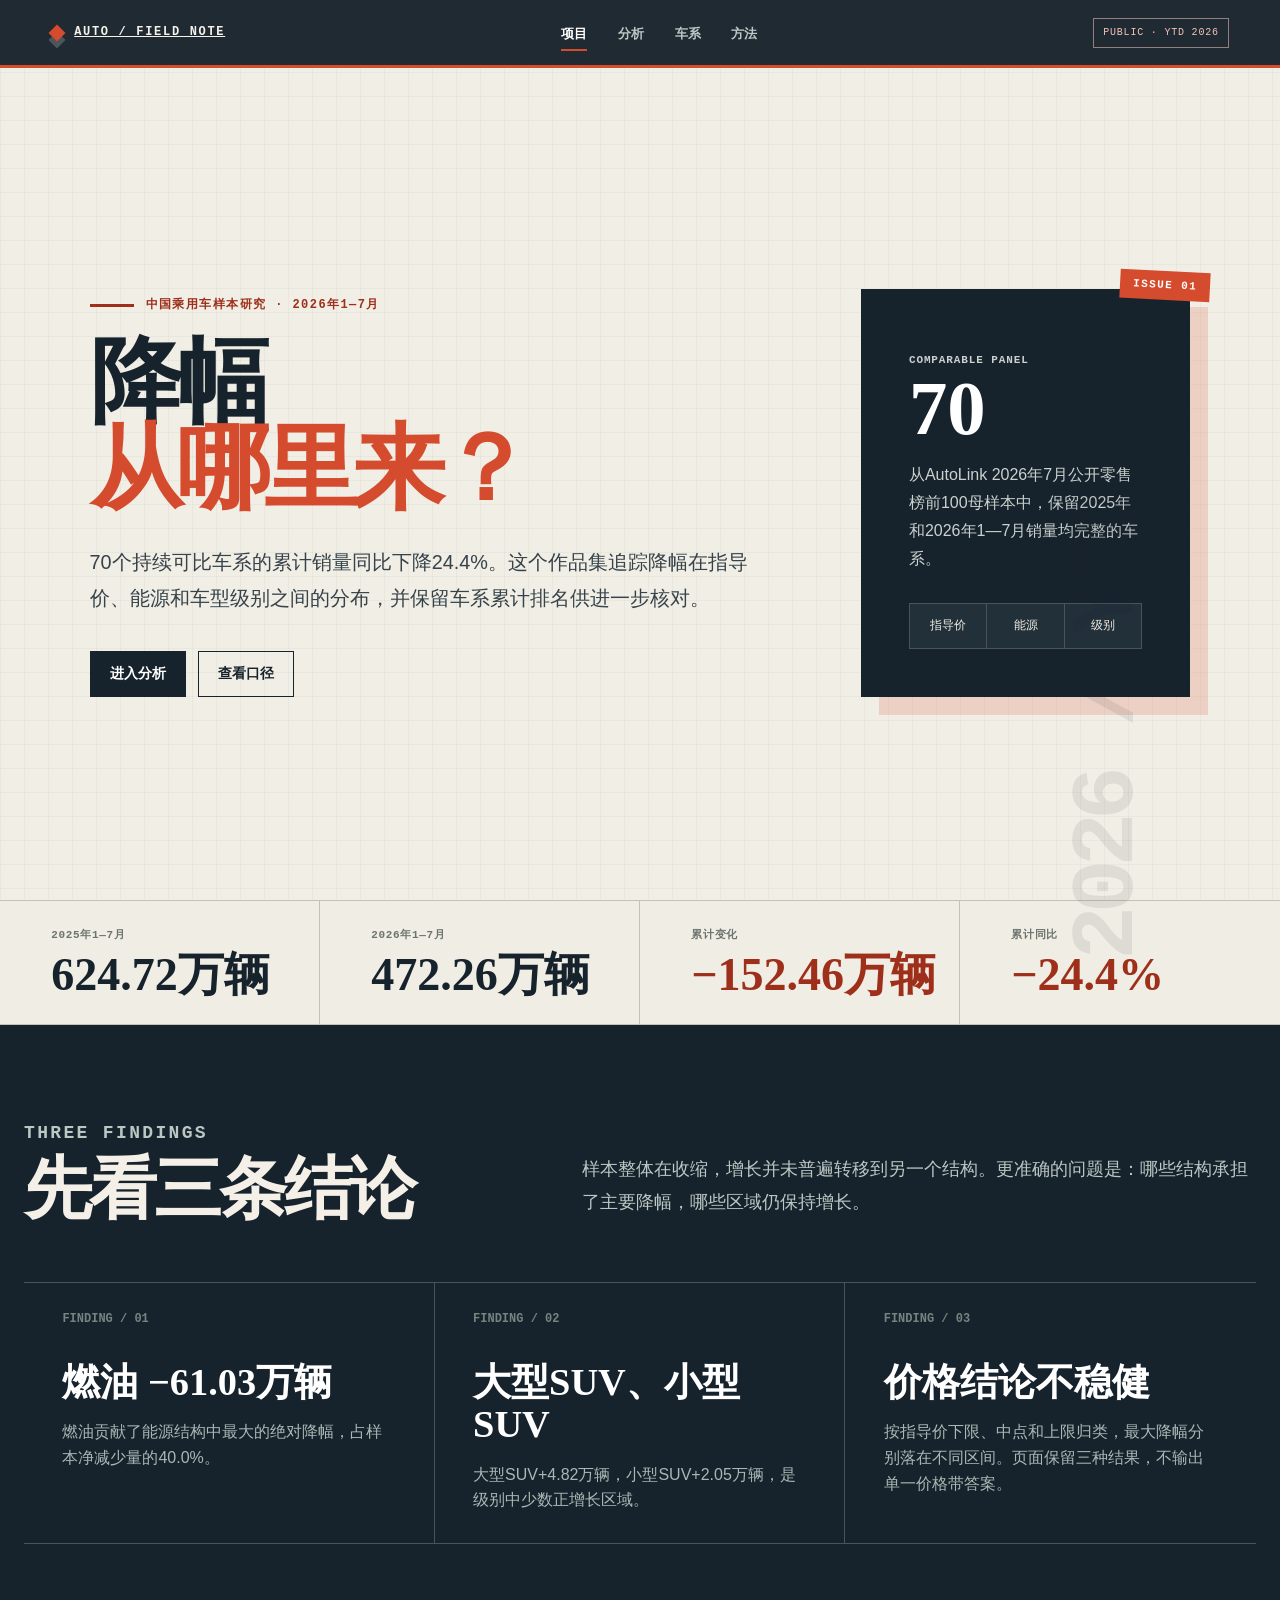
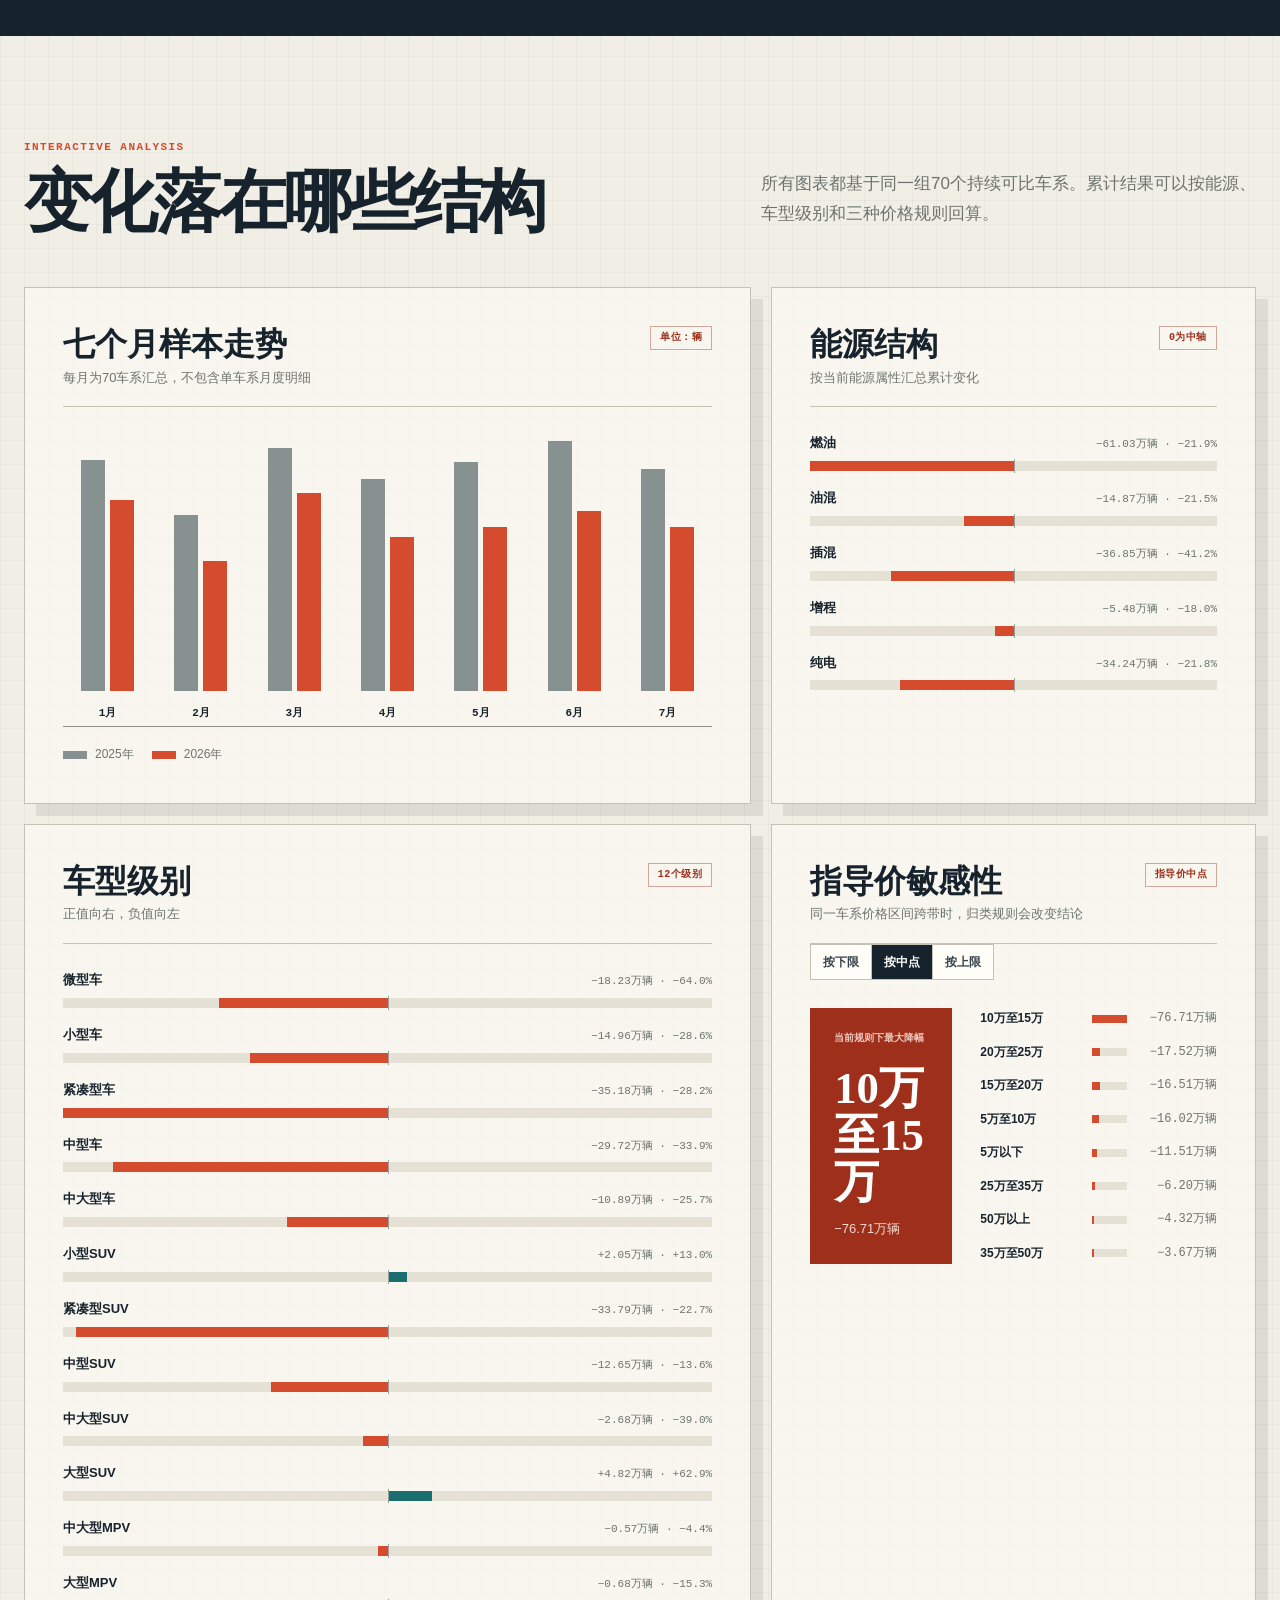
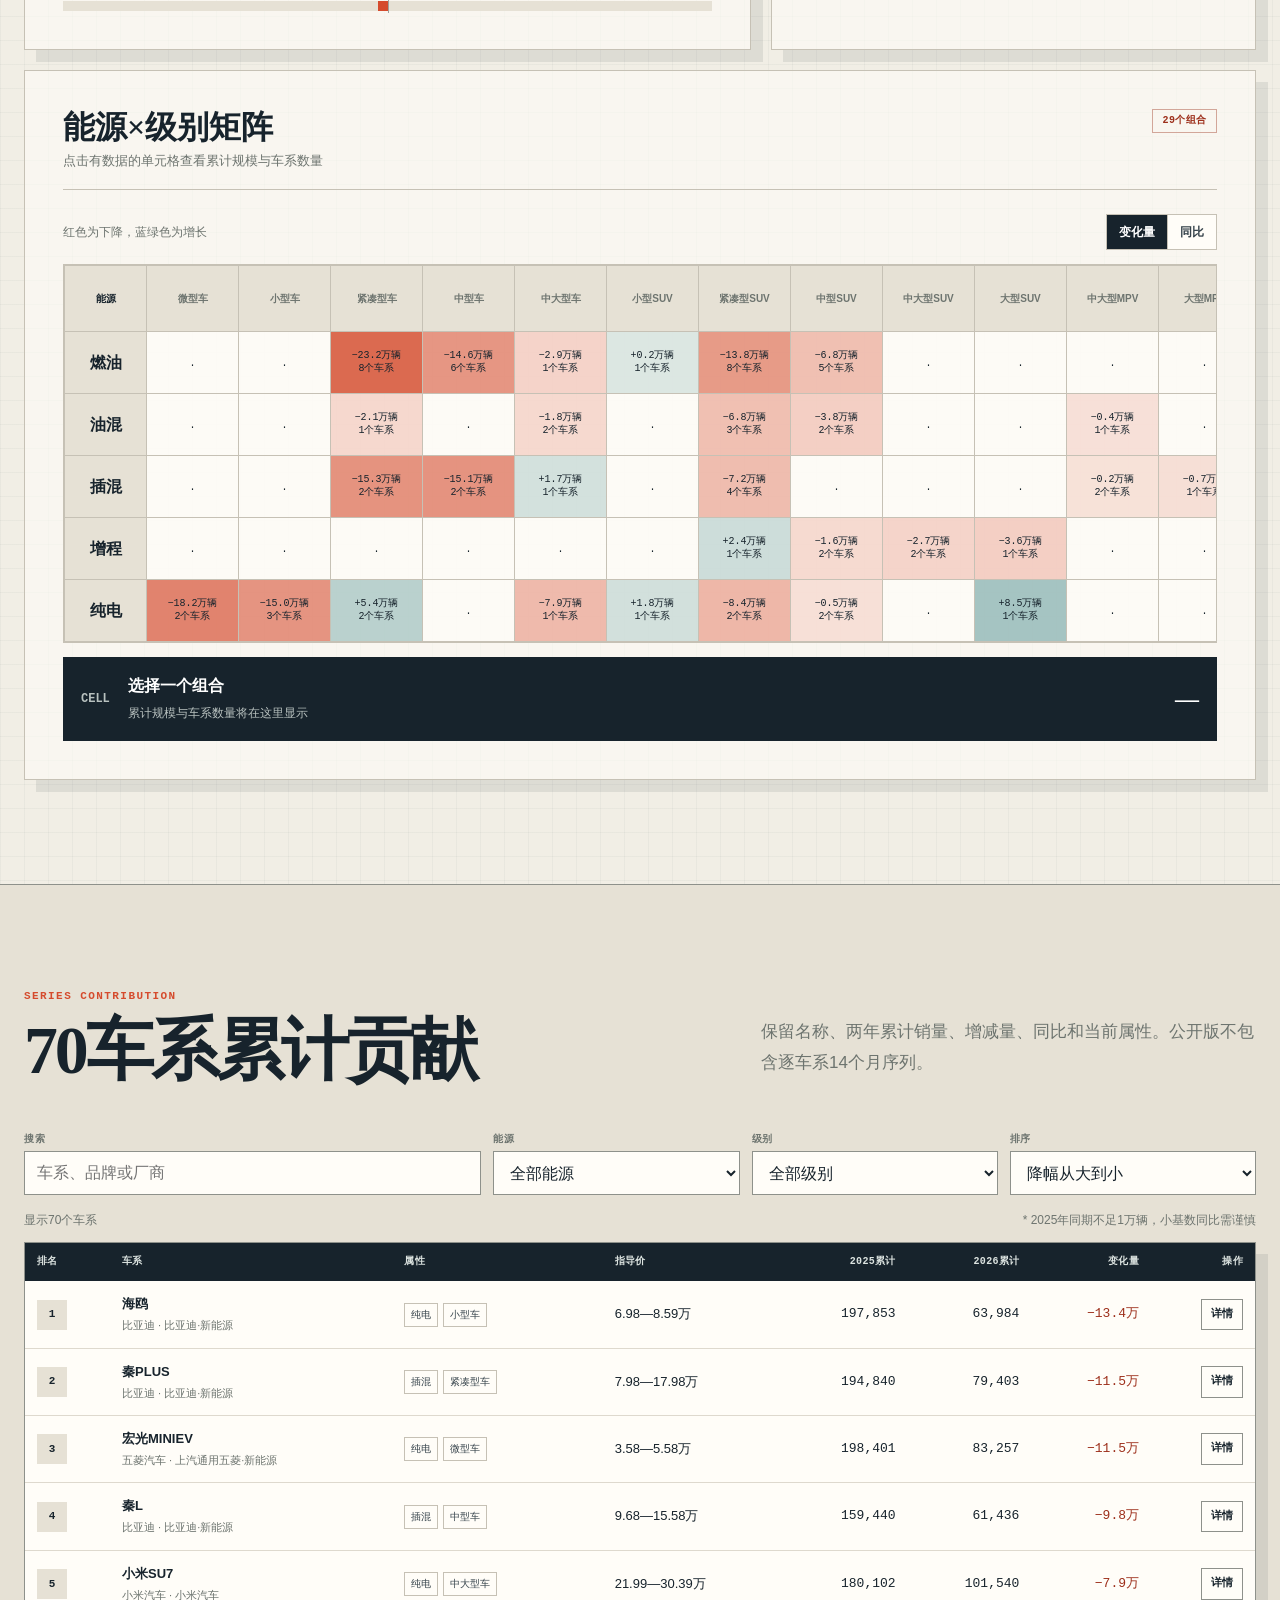
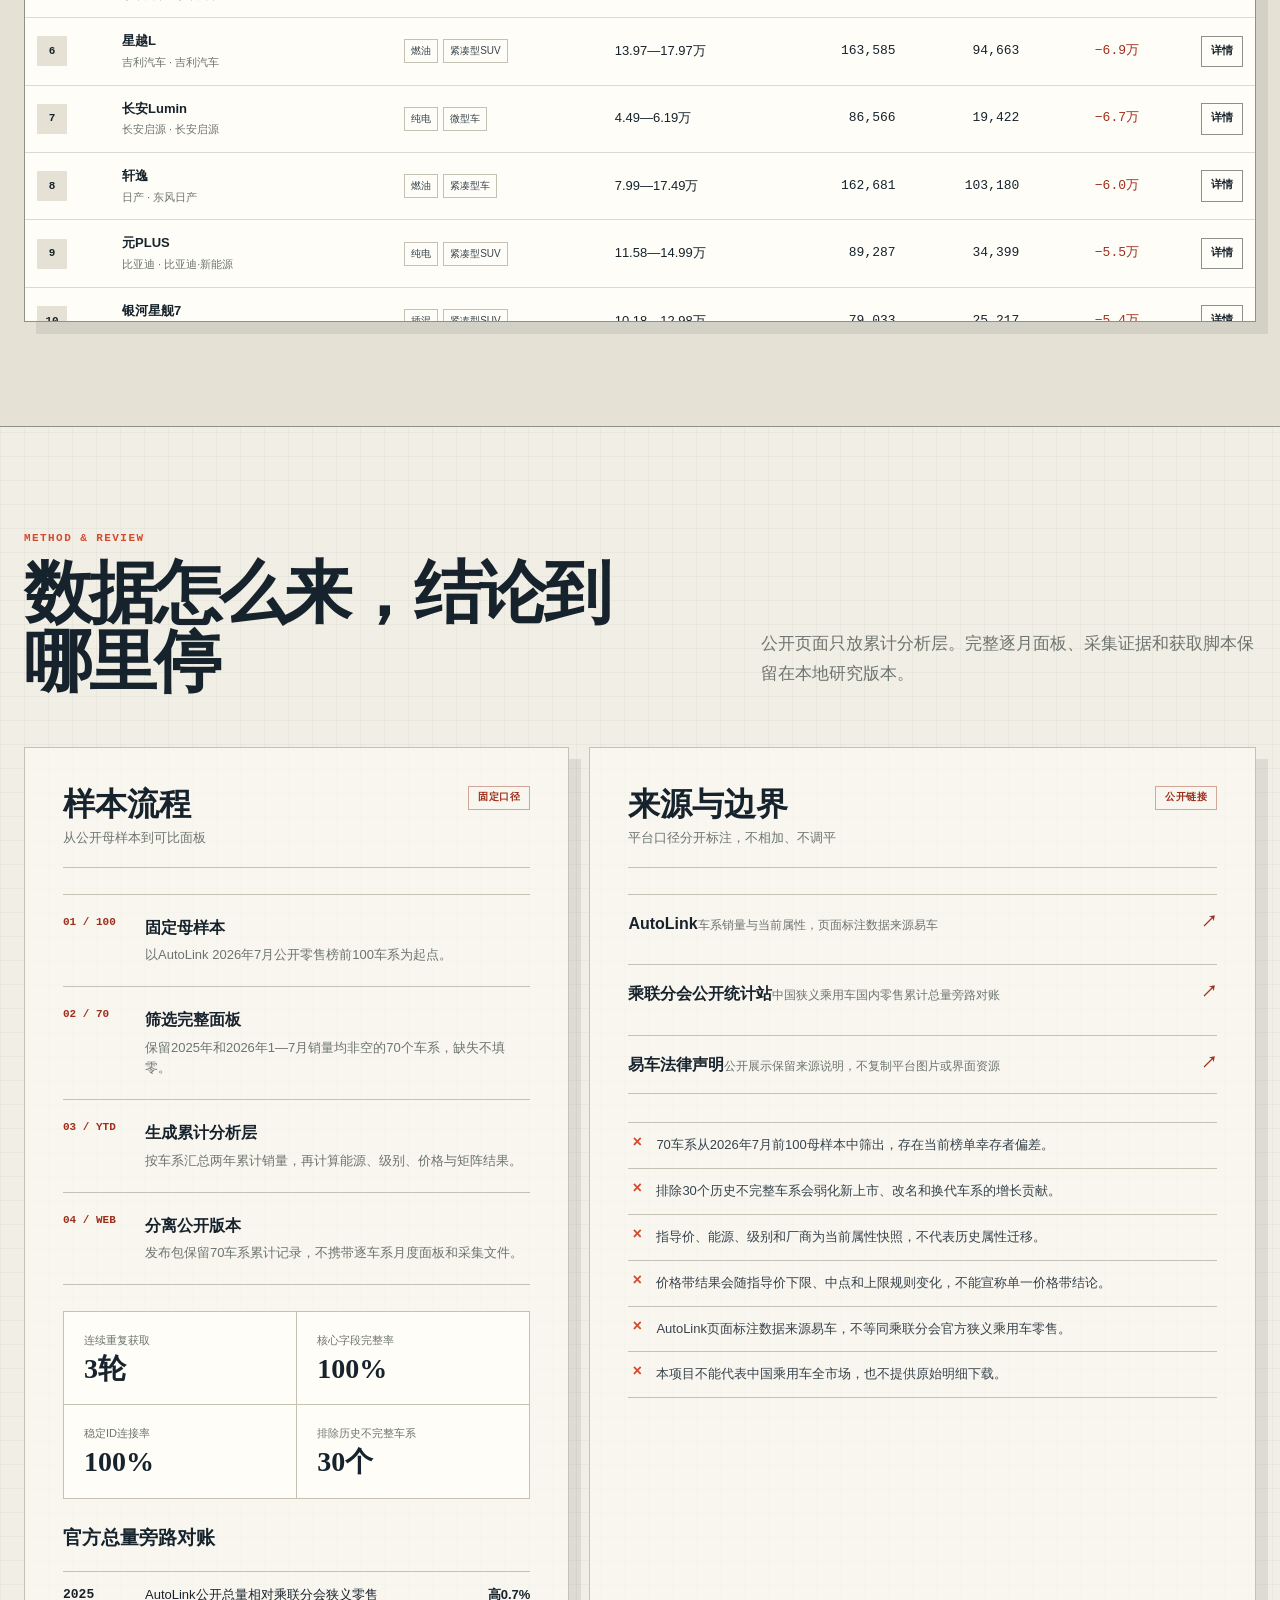
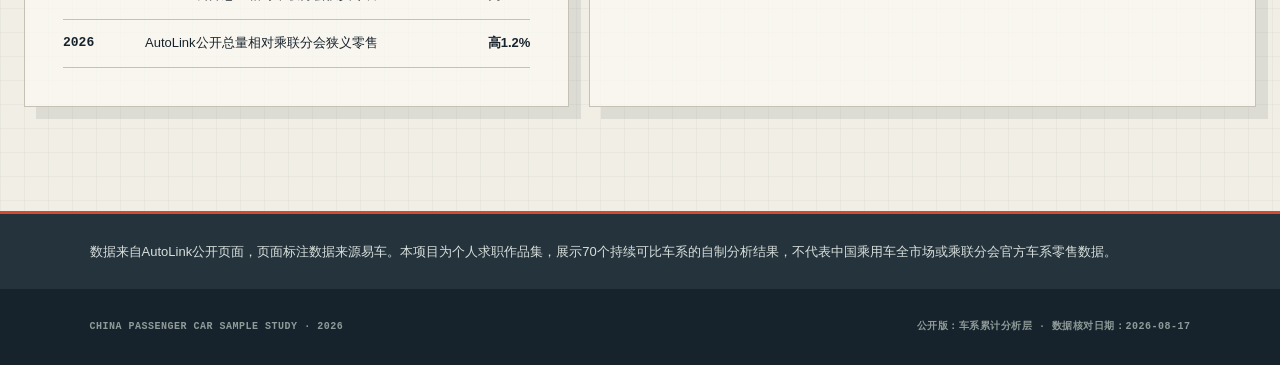
==== index.html @ decd703a "Initial public dashboard" ====
<!doctype html>
<html lang="zh-CN">
<head>
  <meta charset="utf-8">
  <meta name="viewport" content="width=device-width, initial-scale=1">
  <meta name="description" content="70个持续可比车系的2026年1—7月累计同比分析，观察价格、能源与车型级别中的销量变化。">
  <meta name="theme-color" content="#17232c">
  <meta property="og:type" content="website">
  <meta property="og:title" content="降幅从哪里来？｜中国乘用车样本分析">
  <meta property="og:description" content="70个持续可比车系的价格、能源与级别变化">
  <title>降幅从哪里来？｜中国乘用车样本分析</title>
  <link rel="stylesheet" href="./styles.css">
</head>
<body>
  <a class="skip-link" href="#main">跳到主要内容</a>

  <header class="site-header">
    <a class="brand" href="#story" aria-label="返回项目首页">
      <span class="brand-mark" aria-hidden="true"></span>
      <span>AUTO / FIELD NOTE</span>
    </a>
    <nav class="site-nav" aria-label="主导航">
      <a class="active" href="#story">项目</a>
      <a href="#analysis">分析</a>
      <a href="#series">车系</a>
      <a href="#method">方法</a>
    </nav>
    <span class="header-scope">PUBLIC · YTD 2026</span>
  </header>

  <main id="main">
    <section class="hero" id="story">
      <div>
        <p class="eyebrow">中国乘用车样本研究 · 2026年1—7月</p>
        <h1>降幅<span>从哪里来？</span></h1>
        <p class="lede">70个持续可比车系的累计销量同比下降24.4%。这个作品集追踪降幅在指导价、能源和车型级别之间的分布，并保留车系累计排名供进一步核对。</p>
        <div class="hero-actions">
          <a class="button primary" href="#analysis">进入分析</a>
          <a class="button secondary" href="#method">查看口径</a>
        </div>
      </div>
      <aside class="hero-card" aria-label="研究范围">
        <p class="hero-card-label">COMPARABLE PANEL</p>
        <strong>70</strong>
        <p>从AutoLink 2026年7月公开零售榜前100母样本中，保留2025年和2026年1—7月销量均完整的车系。</p>
        <div class="scope-axis" aria-label="分析维度">
          <div>指导价</div>
          <div>能源</div>
          <div>级别</div>
        </div>
      </aside>
    </section>

    <section class="kpi-strip" aria-label="核心指标">
      <div class="kpi">
        <span class="kpi-label">2025年1—7月</span>
        <strong class="kpi-value" id="kpi-2025">—</strong>
      </div>
      <div class="kpi">
        <span class="kpi-label">2026年1—7月</span>
        <strong class="kpi-value" id="kpi-2026">—</strong>
      </div>
      <div class="kpi">
        <span class="kpi-label">累计变化</span>
        <strong class="kpi-value negative" id="kpi-delta">—</strong>
      </div>
      <div class="kpi">
        <span class="kpi-label">累计同比</span>
        <strong class="kpi-value negative" id="kpi-yoy">—</strong>
      </div>
    </section>

    <section class="story-band" aria-labelledby="finding-title">
      <div class="story-inner reveal">
        <div class="story-head">
          <div>
            <p class="section-kicker">Three findings</p>
            <h2 id="finding-title">先看三条结论</h2>
          </div>
          <p>样本整体在收缩，增长并未普遍转移到另一个结构。更准确的问题是：哪些结构承担了主要降幅，哪些区域仍保持增长。</p>
        </div>
        <div class="finding-grid">
          <article class="finding">
            <span class="finding-index">FINDING / 01</span>
            <strong id="finding-energy-value">—</strong>
            <p id="finding-energy-copy">—</p>
          </article>
          <article class="finding">
            <span class="finding-index">FINDING / 02</span>
            <strong id="finding-level-value">—</strong>
            <p id="finding-level-copy">—</p>
          </article>
          <article class="finding">
            <span class="finding-index">FINDING / 03</span>
            <strong>价格结论不稳健</strong>
            <p>按指导价下限、中点和上限归类，最大降幅分别落在不同区间。页面保留三种结果，不输出单一价格带答案。</p>
          </article>
        </div>
      </div>
    </section>

    <section class="section" id="analysis" aria-labelledby="analysis-title">
      <div class="section-head reveal">
        <div>
          <p class="section-kicker">Interactive analysis</p>
          <h2 id="analysis-title">变化落在哪些结构</h2>
        </div>
        <p>所有图表都基于同一组70个持续可比车系。累计结果可以按能源、车型级别和三种价格规则回算。</p>
      </div>

      <div class="analysis-grid">
        <article class="panel reveal">
          <div class="panel-head">
            <div>
              <h3>七个月样本走势</h3>
              <p>每月为70车系汇总，不包含单车系月度明细</p>
            </div>
            <span class="metric-chip">单位：辆</span>
          </div>
          <div class="period-chart" id="period-chart" aria-label="2025年与2026年1至7月样本销量对比图"></div>
          <div class="chart-legend" aria-label="图例">
            <span class="legend-item"><i class="legend-swatch base"></i>2025年</span>
            <span class="legend-item"><i class="legend-swatch current"></i>2026年</span>
          </div>
        </article>

        <article class="panel reveal">
          <div class="panel-head">
            <div>
              <h3>能源结构</h3>
              <p>按当前能源属性汇总累计变化</p>
            </div>
            <span class="metric-chip">0为中轴</span>
          </div>
          <div class="bar-list" id="energy-bars"></div>
        </article>

        <article class="panel reveal">
          <div class="panel-head">
            <div>
              <h3>车型级别</h3>
              <p>正值向右，负值向左</p>
            </div>
            <span class="metric-chip">12个级别</span>
          </div>
          <div class="bar-list" id="level-bars"></div>
        </article>

        <article class="panel reveal">
          <div class="panel-head">
            <div>
              <h3>指导价敏感性</h3>
              <p>同一车系价格区间跨带时，归类规则会改变结论</p>
            </div>
            <span class="metric-chip" id="price-rule-label">指导价中点</span>
          </div>
          <div class="toggle-group" aria-label="价格归类规则">
            <button class="toggle-button" type="button" data-price-rule="lower" aria-pressed="false">按下限</button>
            <button class="toggle-button" type="button" data-price-rule="midpoint" aria-pressed="true">按中点</button>
            <button class="toggle-button" type="button" data-price-rule="upper" aria-pressed="false">按上限</button>
          </div>
          <div class="price-summary">
            <div class="price-callout">
              <small>当前规则下最大降幅</small>
              <strong id="price-callout-band">—</strong>
              <p id="price-callout-value">—</p>
            </div>
            <div class="price-list" id="price-list"></div>
          </div>
        </article>

        <article class="panel span-all reveal">
          <div class="panel-head">
            <div>
              <h3>能源×级别矩阵</h3>
              <p>点击有数据的单元格查看累计规模与车系数量</p>
            </div>
            <span class="metric-chip">29个组合</span>
          </div>
          <div class="matrix-toolbar">
            <p class="matrix-note">红色为下降，蓝绿色为增长</p>
            <div class="toggle-group" aria-label="矩阵指标">
              <button class="toggle-button" type="button" data-matrix-metric="delta" aria-pressed="true">变化量</button>
              <button class="toggle-button" type="button" data-matrix-metric="yoy_rate" aria-pressed="false">同比</button>
            </div>
          </div>
          <div class="matrix-scroll" tabindex="0" aria-label="能源与级别矩阵，可横向滚动">
            <table class="matrix-table" id="matrix-table"></table>
          </div>
          <div class="matrix-detail" aria-live="polite">
            <span class="matrix-detail-index">CELL</span>
            <div>
              <strong id="matrix-detail-title">选择一个组合</strong>
              <span id="matrix-detail-copy">累计规模与车系数量将在这里显示</span>
            </div>
            <strong class="matrix-detail-value" id="matrix-detail-value">—</strong>
          </div>
        </article>
      </div>
    </section>

    <section class="series-section" id="series" aria-labelledby="series-title">
      <div class="series-inner">
        <div class="section-head reveal">
          <div>
            <p class="section-kicker">Series contribution</p>
            <h2 id="series-title">70车系累计贡献</h2>
          </div>
          <p>保留名称、两年累计销量、增减量、同比和当前属性。公开版不包含逐车系14个月序列。</p>
        </div>

        <div class="series-toolbar reveal">
          <div class="field">
            <label for="series-query">搜索</label>
            <input id="series-query" type="search" placeholder="车系、品牌或厂商" autocomplete="off">
          </div>
          <div class="field">
            <label for="series-energy">能源</label>
            <select id="series-energy"></select>
          </div>
          <div class="field">
            <label for="series-level">级别</label>
            <select id="series-level"></select>
          </div>
          <div class="field">
            <label for="series-sort">排序</label>
            <select id="series-sort">
              <option value="delta_asc">降幅从大到小</option>
              <option value="delta_desc">增量从大到小</option>
              <option value="ytd_2026_desc">2026年累计销量</option>
              <option value="yoy_desc">同比从高到低</option>
            </select>
          </div>
        </div>
        <div class="series-summary">
          <span id="series-count">显示70个车系</span>
          <span>* 2025年同期不足1万辆，小基数同比需谨慎</span>
        </div>
        <div class="table-shell reveal">
          <table class="series-table">
            <thead>
              <tr>
                <th>排名</th>
                <th>车系</th>
                <th>属性</th>
                <th>指导价</th>
                <th class="num">2025累计</th>
                <th class="num">2026累计</th>
                <th class="num">变化量</th>
                <th class="num">操作</th>
              </tr>
            </thead>
            <tbody id="series-body"></tbody>
          </table>
        </div>
      </div>
    </section>

    <section class="section" id="method" aria-labelledby="method-title">
      <div class="section-head reveal">
        <div>
          <p class="section-kicker">Method & review</p>
          <h2 id="method-title">数据怎么来，结论到哪里停</h2>
        </div>
        <p>公开页面只放累计分析层。完整逐月面板、采集证据和获取脚本保留在本地研究版本。</p>
      </div>

      <div class="method-grid">
        <article class="panel reveal">
          <div class="panel-head">
            <div>
              <h3>样本流程</h3>
              <p>从公开母样本到可比面板</p>
            </div>
            <span class="metric-chip">固定口径</span>
          </div>
          <div class="pipeline">
            <div class="pipeline-step">
              <span>01 / 100</span>
              <div><strong>固定母样本</strong><p>以AutoLink 2026年7月公开零售榜前100车系为起点。</p></div>
            </div>
            <div class="pipeline-step">
              <span>02 / 70</span>
              <div><strong>筛选完整面板</strong><p>保留2025年和2026年1—7月销量均非空的70个车系，缺失不填零。</p></div>
            </div>
            <div class="pipeline-step">
              <span>03 / YTD</span>
              <div><strong>生成累计分析层</strong><p>按车系汇总两年累计销量，再计算能源、级别、价格与矩阵结果。</p></div>
            </div>
            <div class="pipeline-step">
              <span>04 / WEB</span>
              <div><strong>分离公开版本</strong><p>发布包保留70车系累计记录，不携带逐车系月度面板和采集文件。</p></div>
            </div>
          </div>

          <div class="quality-grid" aria-label="质量指标">
            <div class="quality-item"><span>连续重复获取</span><strong id="quality-runs">—</strong></div>
            <div class="quality-item"><span>核心字段完整率</span><strong id="quality-completeness">—</strong></div>
            <div class="quality-item"><span>稳定ID连接率</span><strong id="quality-match">—</strong></div>
            <div class="quality-item"><span>排除历史不完整车系</span><strong id="quality-excluded">—</strong></div>
          </div>

          <div class="comparison">
            <h3>官方总量旁路对账</h3>
            <div id="comparison-list"></div>
          </div>
        </article>

        <article class="panel reveal">
          <div class="panel-head">
            <div>
              <h3>来源与边界</h3>
              <p>平台口径分开标注，不相加、不调平</p>
            </div>
            <span class="metric-chip">公开链接</span>
          </div>

          <div class="source-list">
            <a class="source-link" href="https://autolink.sae-china.org/" target="_blank" rel="noopener noreferrer">
              <div><strong>AutoLink</strong><span>车系销量与当前属性，页面标注数据来源易车</span></div><b>↗</b>
            </a>
            <a class="source-link" href="https://data.cpcadata.com/" target="_blank" rel="noopener noreferrer">
              <div><strong>乘联分会公开统计站</strong><span>中国狭义乘用车国内零售累计总量旁路对账</span></div><b>↗</b>
            </a>
            <a class="source-link" href="https://corp.yiche.com/legal-notices/" target="_blank" rel="noopener noreferrer">
              <div><strong>易车法律声明</strong><span>公开展示保留来源说明，不复制平台图片或界面资源</span></div><b>↗</b>
            </a>
          </div>

          <ul class="limitations">
            <li>70车系从2026年7月前100母样本中筛出，存在当前榜单幸存者偏差。</li>
            <li>排除30个历史不完整车系会弱化新上市、改名和换代车系的增长贡献。</li>
            <li>指导价、能源、级别和厂商为当前属性快照，不代表历史属性迁移。</li>
            <li>价格带结果会随指导价下限、中点和上限规则变化，不能宣称单一价格带结论。</li>
            <li>AutoLink页面标注数据来源易车，不等同乘联分会官方狭义乘用车零售。</li>
            <li>本项目不能代表中国乘用车全市场，也不提供原始明细下载。</li>
          </ul>
        </article>
      </div>
    </section>

    <aside class="disclosure" aria-label="数据声明">
      <p>数据来自AutoLink公开页面，页面标注数据来源易车。本项目为个人求职作品集，展示70个持续可比车系的自制分析结果，不代表中国乘用车全市场或乘联分会官方车系零售数据。</p>
    </aside>
  </main>

  <footer class="site-footer">
    <span>CHINA PASSENGER CAR SAMPLE STUDY · 2026</span>
    <span>公开版：车系累计分析层 · 数据核对日期：2026-08-17</span>
  </footer>

  <dialog id="series-dialog" aria-labelledby="dialog-title">
    <div class="dialog-head">
      <h3 id="dialog-title">车系详情</h3>
      <button class="dialog-close" id="dialog-close" type="button" aria-label="关闭">×</button>
    </div>
    <div class="dialog-body">
      <p class="dialog-subtitle" id="dialog-subtitle"></p>
      <div class="dialog-metrics">
        <div class="dialog-metric"><span>当前指导价</span><strong id="dialog-price">—</strong></div>
        <div class="dialog-metric"><span>2025年1—7月</span><strong id="dialog-2025">—</strong></div>
        <div class="dialog-metric"><span>2026年1—7月</span><strong id="dialog-2026">—</strong></div>
        <div class="dialog-metric"><span>累计变化</span><strong id="dialog-delta">—</strong></div>
        <div class="dialog-metric"><span>累计同比</span><strong id="dialog-yoy">—</strong></div>
      </div>
      <p class="dialog-note" id="dialog-rank-copy"></p>
      <p class="dialog-note">公开版只显示累计结果。逐车系月度序列保留在本地研究版本。</p>
    </div>
  </dialog>

  <script src="./public-data.js"></script>
  <script src="./app.js"></script>
</body>
</html>
---- styles.css ----
:root {
  --paper: #f1eee5;
  --paper-strong: #e6e1d5;
  --ink: #17232c;
  --ink-soft: #36434b;
  --muted: #6d746f;
  --signal: #d54b2d;
  --signal-dark: #9d2f1b;
  --positive: #1b6e70;
  --positive-soft: #bdd9d5;
  --negative-soft: #edc5b8;
  --line: #c6c1b5;
  --line-dark: #8e918b;
  --white: #fffdf8;
  --shadow: 12px 12px 0 rgba(23, 35, 44, 0.09);
  --display: "Songti SC", "STSong", "Noto Serif SC", serif;
  --body: "HarmonyOS Sans SC", "Microsoft YaHei UI", "Microsoft YaHei", sans-serif;
  --mono: "Cascadia Mono", "SFMono-Regular", Consolas, monospace;
}

* { box-sizing: border-box; }

html {
  scroll-behavior: smooth;
  scroll-padding-top: 82px;
}

body {
  margin: 0;
  color: var(--ink);
  background:
    linear-gradient(rgba(23, 35, 44, 0.036) 1px, transparent 1px),
    linear-gradient(90deg, rgba(23, 35, 44, 0.036) 1px, transparent 1px),
    var(--paper);
  background-size: 24px 24px;
  font-family: var(--body);
  line-height: 1.6;
}

button,
input,
select { font: inherit; }

button,
a { -webkit-tap-highlight-color: transparent; }

a { color: inherit; }

button:focus-visible,
a:focus-visible,
input:focus-visible,
select:focus-visible {
  outline: 3px solid #f0a28d;
  outline-offset: 3px;
}

.skip-link {
  position: fixed;
  z-index: 100;
  top: 8px;
  left: 8px;
  padding: 10px 14px;
  color: var(--white);
  background: var(--signal-dark);
  transform: translateY(-150%);
}

.skip-link:focus { transform: translateY(0); }

.site-header {
  position: sticky;
  z-index: 20;
  top: 0;
  display: grid;
  grid-template-columns: auto 1fr auto;
  align-items: center;
  min-height: 68px;
  padding: 0 clamp(18px, 4vw, 64px);
  color: #f6f2e8;
  background: rgba(23, 35, 44, 0.965);
  border-bottom: 3px solid var(--signal);
  backdrop-filter: blur(12px);
}

.brand {
  display: inline-flex;
  align-items: center;
  gap: 11px;
  font-family: var(--mono);
  font-size: 12px;
  font-weight: 800;
  letter-spacing: 0.14em;
  white-space: nowrap;
}

.brand-mark {
  width: 12px;
  height: 12px;
  background: var(--signal);
  box-shadow: 5px 5px 0 rgba(255, 255, 255, 0.2);
  transform: rotate(45deg);
}

.site-nav {
  display: flex;
  justify-content: center;
  gap: clamp(12px, 2.4vw, 34px);
}

.site-nav a {
  position: relative;
  padding: 22px 0 18px;
  color: #bfc8c5;
  text-decoration: none;
  font-size: 13px;
  font-weight: 700;
  white-space: nowrap;
}

.site-nav a::after {
  content: "";
  position: absolute;
  right: 0;
  bottom: 12px;
  left: 0;
  height: 2px;
  background: var(--signal);
  transform: scaleX(0);
  transform-origin: left;
  transition: transform 180ms ease;
}

.site-nav a:hover,
.site-nav a.active { color: #fff; }

.site-nav a:hover::after,
.site-nav a.active::after { transform: scaleX(1); }

.header-scope {
  padding: 6px 9px;
  color: #f3c5b8;
  border: 1px solid rgba(243, 197, 184, 0.55);
  font-family: var(--mono);
  font-size: 10px;
  letter-spacing: 0.08em;
  white-space: nowrap;
}

main { overflow: clip; }

.hero {
  position: relative;
  min-height: calc(100vh - 68px);
  display: grid;
  grid-template-columns: minmax(0, 1.34fr) minmax(310px, 0.66fr);
  gap: clamp(46px, 8vw, 130px);
  align-items: center;
  padding: clamp(78px, 10vh, 130px) clamp(24px, 7vw, 112px) clamp(60px, 8vh, 100px);
}

.hero::after {
  content: "2026 / YTD";
  position: absolute;
  right: -62px;
  bottom: 128px;
  color: rgba(23, 35, 44, 0.085);
  font: 800 clamp(54px, 7vw, 110px)/1 var(--mono);
  letter-spacing: -0.08em;
  transform: rotate(-90deg);
}

.eyebrow {
  display: inline-flex;
  align-items: center;
  gap: 12px;
  margin: 0 0 24px;
  color: var(--signal-dark);
  font-family: var(--mono);
  font-size: 12px;
  font-weight: 800;
  letter-spacing: 0.12em;
  text-transform: uppercase;
}

.eyebrow::before {
  content: "";
  width: 44px;
  height: 3px;
  background: currentColor;
}

h1,
h2,
h3,
p { margin-top: 0; }

h1 {
  max-width: 900px;
  margin-bottom: 0;
  font-family: var(--display);
  font-size: clamp(56px, 7.3vw, 118px);
  font-weight: 800;
  line-height: 0.93;
  letter-spacing: -0.06em;
}

h1 span {
  display: block;
  color: var(--signal);
}

.lede {
  max-width: 760px;
  margin: 32px 0 0;
  color: var(--ink-soft);
  font-size: clamp(17px, 1.55vw, 22px);
  line-height: 1.8;
}

.hero-actions {
  display: flex;
  flex-wrap: wrap;
  gap: 12px;
  margin-top: 34px;
}

.button {
  display: inline-flex;
  align-items: center;
  justify-content: center;
  min-height: 46px;
  padding: 0 19px;
  border: 1px solid var(--ink);
  border-radius: 0;
  text-decoration: none;
  font-size: 14px;
  font-weight: 800;
  cursor: pointer;
  transition: transform 150ms ease, box-shadow 150ms ease, background 150ms ease;
}

.button.primary {
  color: #fff;
  background: var(--ink);
}

.button.secondary { background: transparent; }

.button:hover {
  transform: translateY(-2px);
  box-shadow: 5px 5px 0 var(--signal);
}

.hero-card {
  position: relative;
  padding: clamp(28px, 4vw, 48px);
  color: #f7f3e9;
  background: var(--ink);
  box-shadow: 18px 18px 0 rgba(213, 75, 45, 0.18);
}

.hero-card::before {
  content: "ISSUE 01";
  position: absolute;
  top: -18px;
  right: -20px;
  padding: 9px 13px;
  color: #fff;
  background: var(--signal);
  font: 800 11px/1 var(--mono);
  letter-spacing: 0.13em;
  transform: rotate(3deg);
}

.hero-card-label {
  margin-bottom: 10px;
  color: #9faaa8;
  font: 700 11px/1.4 var(--mono);
  letter-spacing: 0.08em;
}

.hero-card strong {
  display: block;
  color: #fff;
  font: 800 clamp(58px, 6vw, 88px)/1 var(--display);
}

.hero-card p {
  margin: 14px 0 0;
  color: #cad1cf;
  line-height: 1.75;
}

.scope-axis {
  display: grid;
  grid-template-columns: repeat(3, 1fr);
  gap: 1px;
  margin-top: 30px;
  background: #48545a;
  border: 1px solid #48545a;
}

.scope-axis div {
  padding: 12px 10px;
  color: #f2eee4;
  background: #22303a;
  text-align: center;
  font-size: 12px;
}

.kpi-strip {
  display: grid;
  grid-template-columns: repeat(4, 1fr);
  background: rgba(241, 238, 229, 0.94);
  border-top: 1px solid var(--line);
  border-bottom: 1px solid var(--line);
}

.kpi {
  min-width: 0;
  padding: 26px clamp(22px, 4vw, 64px);
  border-right: 1px solid var(--line);
}

.kpi:last-child { border-right: 0; }

.kpi-label {
  display: block;
  color: var(--muted);
  font-family: var(--mono);
  font-size: 11px;
  font-weight: 800;
  letter-spacing: 0.06em;
}

.kpi-value {
  display: block;
  margin-top: 7px;
  font: 800 clamp(30px, 3.6vw, 52px)/1 var(--display);
  white-space: nowrap;
}

.kpi-value.negative { color: var(--signal-dark); }

.story-band {
  color: #f4f0e7;
  background: var(--ink);
}

.story-inner {
  width: min(1380px, calc(100% - 48px));
  margin: 0 auto;
  padding: 92px 0;
}

.section-kicker {
  margin-bottom: 12px;
  color: var(--signal);
  font: 800 11px/1.4 var(--mono);
  letter-spacing: 0.13em;
  text-transform: uppercase;
}

.story-head {
  display: grid;
  grid-template-columns: minmax(0, 0.82fr) minmax(340px, 1.18fr);
  gap: 7vw;
  align-items: end;
}

.story-head h2,
.section-head h2 {
  margin-bottom: 0;
  font: 800 clamp(40px, 5.3vw, 78px)/1.02 var(--display);
  letter-spacing: -0.045em;
}

.story-head p {
  margin-bottom: 6px;
  color: #bcc6c3;
  font-size: 18px;
  line-height: 1.8;
}

.finding-grid {
  display: grid;
  grid-template-columns: repeat(3, 1fr);
  margin-top: 58px;
  border-top: 1px solid #47545a;
  border-bottom: 1px solid #47545a;
}

.finding {
  position: relative;
  min-height: 260px;
  padding: 30px clamp(24px, 3vw, 44px);
  border-right: 1px solid #47545a;
}

.finding:last-child { border-right: 0; }

.finding-index {
  display: block;
  margin-bottom: 36px;
  color: #758481;
  font: 700 12px/1 var(--mono);
}

.finding strong {
  display: block;
  margin-bottom: 16px;
  color: #fff;
  font: 800 clamp(28px, 3vw, 44px)/1.1 var(--display);
}

.finding p { margin-bottom: 0; color: #abb7b4; }

.section {
  width: min(1380px, calc(100% - 48px));
  margin: 0 auto;
  padding: 104px 0;
}

.section + .section { border-top: 1px solid var(--line); }

.section-head {
  display: grid;
  grid-template-columns: minmax(0, 0.85fr) minmax(320px, 0.65fr);
  gap: 7vw;
  align-items: end;
  margin-bottom: 50px;
}

.section-head p:last-child {
  margin: 0 0 7px;
  color: var(--muted);
  font-size: 17px;
  line-height: 1.8;
}

.analysis-grid {
  display: grid;
  grid-template-columns: minmax(0, 1.2fr) minmax(330px, 0.8fr);
  gap: 20px;
}

.panel {
  min-width: 0;
  padding: clamp(22px, 3vw, 38px);
  background: rgba(255, 253, 248, 0.58);
  border: 1px solid var(--line);
  box-shadow: var(--shadow);
}

.panel.span-all { grid-column: 1 / -1; }

.panel-head {
  display: flex;
  align-items: flex-start;
  justify-content: space-between;
  gap: 20px;
  padding-bottom: 18px;
  border-bottom: 1px solid var(--line);
}

.panel-head h3 {
  margin-bottom: 5px;
  font: 800 clamp(24px, 2.5vw, 34px)/1.15 var(--display);
}

.panel-head p { margin-bottom: 0; color: var(--muted); font-size: 13px; }

.metric-chip {
  flex: 0 0 auto;
  padding: 6px 9px;
  color: var(--signal-dark);
  border: 1px solid #d2a699;
  font: 700 10px/1 var(--mono);
  letter-spacing: 0.05em;
}

.period-chart {
  display: grid;
  grid-template-columns: repeat(7, minmax(50px, 1fr));
  gap: 12px;
  min-height: 320px;
  padding: 34px 4px 0;
  border-bottom: 1px solid var(--line-dark);
}

.period-group {
  display: grid;
  grid-template-rows: 1fr auto;
  min-width: 0;
}

.period-bars {
  display: flex;
  align-items: flex-end;
  justify-content: center;
  gap: 5px;
  height: 250px;
}

.period-bar {
  position: relative;
  width: min(24px, 42%);
  min-height: 3px;
  transition: height 450ms cubic-bezier(.2,.8,.2,1), filter 150ms ease;
}

.period-bar:hover { filter: saturate(1.4); }
.period-bar.y2025 { background: #87918f; }
.period-bar.y2026 { background: var(--signal); }

.period-label {
  padding: 10px 0 7px;
  text-align: center;
  font: 700 11px/1 var(--mono);
}

.chart-legend {
  display: flex;
  flex-wrap: wrap;
  gap: 18px;
  margin-top: 18px;
  color: var(--muted);
  font-size: 12px;
}

.legend-item { display: inline-flex; align-items: center; gap: 8px; }
.legend-swatch { width: 24px; height: 8px; }
.legend-swatch.base { background: #87918f; }
.legend-swatch.current { background: var(--signal); }

.bar-list { display: grid; gap: 17px; margin-top: 26px; }

.bar-row { display: grid; gap: 7px; }

.bar-meta {
  display: flex;
  align-items: baseline;
  justify-content: space-between;
  gap: 12px;
  font-size: 13px;
}

.bar-meta strong { font-weight: 800; }
.bar-meta span { color: var(--muted); font-family: var(--mono); font-size: 11px; }

.delta-track {
  position: relative;
  height: 10px;
  background: var(--paper-strong);
}

.delta-track::after {
  content: "";
  position: absolute;
  top: -2px;
  bottom: -2px;
  left: 50%;
  width: 1px;
  background: #9da19c;
}

.delta-fill {
  position: absolute;
  top: 0;
  bottom: 0;
}

.delta-fill.negative { right: 50%; background: var(--signal); }
.delta-fill.positive { left: 50%; background: var(--positive); }

.toggle-group {
  display: inline-flex;
  flex-wrap: wrap;
  gap: 1px;
  padding: 1px;
  background: var(--line);
}

.toggle-button {
  min-height: 34px;
  padding: 0 12px;
  color: var(--ink-soft);
  background: var(--white);
  border: 0;
  cursor: pointer;
  font-size: 12px;
  font-weight: 700;
}

.toggle-button[aria-pressed="true"] {
  color: #fff;
  background: var(--ink);
}

.price-summary {
  display: grid;
  grid-template-columns: 0.75fr 1.25fr;
  gap: 28px;
  margin-top: 28px;
}

.price-callout {
  padding: 24px;
  color: #fff;
  background: var(--signal-dark);
}

.price-callout small { display: block; margin-bottom: 20px; color: #efc8bd; font: 700 10px/1.3 var(--mono); }
.price-callout strong { display: block; font: 800 clamp(30px, 3.5vw, 50px)/1.05 var(--display); }
.price-callout p { margin: 13px 0 0; color: #f3d8d1; font-size: 13px; }
.price-list { display: grid; gap: 12px; }
.price-row { display: grid; grid-template-columns: 100px 1fr auto; gap: 12px; align-items: center; font-size: 12px; }
.price-track { height: 8px; background: var(--paper-strong); }
.price-fill { height: 100%; background: var(--signal); }
.price-value { min-width: 78px; text-align: right; font-family: var(--mono); color: var(--muted); }

.matrix-toolbar {
  display: flex;
  align-items: center;
  justify-content: space-between;
  gap: 18px;
  margin: 24px 0 14px;
}

.matrix-note { margin: 0; color: var(--muted); font-size: 12px; }
.matrix-scroll { max-width: 100%; overflow-x: auto; border: 1px solid var(--line); }
.matrix-table { border-collapse: collapse; width: max-content; min-width: 100%; background: rgba(255, 253, 248, 0.75); }
.matrix-table th, .matrix-table td { min-width: 92px; height: 62px; padding: 0; border: 1px solid var(--line); text-align: center; }
.matrix-table thead th { height: 66px; padding: 8px; color: var(--muted); background: var(--paper-strong); font-size: 10px; line-height: 1.25; }
.matrix-table th:first-child { position: sticky; left: 0; z-index: 2; min-width: 82px; color: var(--ink); background: var(--paper-strong); }
.matrix-cell {
  width: 100%;
  height: 100%;
  padding: 6px;
  color: var(--ink);
  background: transparent;
  border: 0;
  cursor: pointer;
  font-family: var(--mono);
  font-size: 10px;
  line-height: 1.25;
}
.matrix-cell:hover { box-shadow: inset 0 0 0 3px var(--ink); }
.matrix-cell.empty { cursor: default; }
.matrix-detail { display: grid; grid-template-columns: auto 1fr auto; gap: 18px; align-items: center; min-height: 78px; margin-top: 14px; padding: 16px 18px; color: #e2e8e5; background: var(--ink); }
.matrix-detail-index { color: var(--signal); font: 800 11px/1 var(--mono); }
.matrix-detail strong { display: block; color: #fff; }
.matrix-detail span { color: #b8c1bf; font-size: 12px; }
.matrix-detail-value { font: 800 24px/1 var(--display); color: #fff; white-space: nowrap; }

.series-section { width: 100%; color: var(--ink); background: #e6e1d5; border-top: 1px solid var(--line-dark); border-bottom: 1px solid var(--line-dark); }
.series-inner { width: min(1380px, calc(100% - 48px)); margin: 0 auto; padding: 104px 0; }
.series-toolbar { display: grid; grid-template-columns: minmax(220px, 1.3fr) repeat(3, minmax(150px, 0.7fr)); gap: 12px; margin-bottom: 16px; }
.field { display: grid; gap: 6px; }
.field label { color: var(--muted); font: 700 10px/1 var(--mono); letter-spacing: 0.06em; }
.field input, .field select { width: 100%; min-height: 44px; padding: 0 12px; color: var(--ink); background: var(--white); border: 1px solid var(--line-dark); border-radius: 0; }
.series-summary { display: flex; justify-content: space-between; gap: 20px; margin: 12px 0; color: var(--muted); font-size: 12px; }
.table-shell { max-height: 680px; overflow: auto; background: var(--white); border: 1px solid var(--line-dark); box-shadow: var(--shadow); }
.series-table { width: 100%; border-collapse: collapse; font-size: 13px; }
.series-table th { position: sticky; z-index: 2; top: 0; padding: 13px 12px; color: #dce3e0; background: var(--ink); text-align: left; font: 700 10px/1.2 var(--mono); letter-spacing: 0.03em; }
.series-table td { padding: 13px 12px; border-bottom: 1px solid #ded9ce; vertical-align: middle; }
.series-table tbody tr { cursor: pointer; }
.series-table tbody tr:hover { background: #f3e6df; }
.series-table td.num, .series-table th.num { text-align: right; font-family: var(--mono); font-variant-numeric: tabular-nums; }
.series-name { display: block; font-weight: 800; }
.series-brand { display: block; margin-top: 2px; color: var(--muted); font-size: 11px; }
.rank { display: inline-grid; place-items: center; width: 30px; height: 30px; background: var(--paper-strong); font: 800 11px/1 var(--mono); }
.tag { display: inline-flex; margin: 2px 5px 2px 0; padding: 3px 6px; color: var(--ink-soft); border: 1px solid var(--line); font-size: 10px; }
.value-positive { color: var(--positive); }
.value-negative { color: var(--signal-dark); }
.details-button { padding: 6px 9px; color: var(--ink); background: transparent; border: 1px solid var(--line-dark); cursor: pointer; font-size: 11px; font-weight: 700; }
.empty-state { padding: 46px 20px; text-align: center; color: var(--muted); }

.method-grid { display: grid; grid-template-columns: 0.9fr 1.1fr; gap: 20px; }
.pipeline { display: grid; gap: 0; margin-top: 26px; }
.pipeline-step { display: grid; grid-template-columns: 64px 1fr; gap: 18px; padding: 20px 0; border-top: 1px solid var(--line); }
.pipeline-step:last-child { border-bottom: 1px solid var(--line); }
.pipeline-step span { color: var(--signal-dark); font: 800 11px/1.4 var(--mono); }
.pipeline-step strong { display: block; margin-bottom: 5px; }
.pipeline-step p { margin: 0; color: var(--muted); font-size: 13px; }
.quality-grid { display: grid; grid-template-columns: repeat(2, 1fr); gap: 1px; margin-top: 26px; background: var(--line); border: 1px solid var(--line); }
.quality-item { padding: 20px; background: var(--white); }
.quality-item span { display: block; color: var(--muted); font-size: 11px; }
.quality-item strong { display: block; margin-top: 4px; font: 800 28px/1.1 var(--display); }
.comparison { margin-top: 24px; }
.comparison-row { display: grid; grid-template-columns: 70px 1fr auto; gap: 12px; align-items: center; padding: 13px 0; border-top: 1px solid var(--line); font-size: 13px; }
.comparison-row:last-child { border-bottom: 1px solid var(--line); }
.comparison-row strong { font-family: var(--mono); }
.source-list { display: grid; gap: 12px; margin-top: 26px; }
.source-link { display: grid; grid-template-columns: 1fr auto; gap: 18px; padding: 16px 0; border-top: 1px solid var(--line); text-decoration: none; }
.source-link:last-child { border-bottom: 1px solid var(--line); }
.source-link span { color: var(--muted); font-size: 12px; }
.source-link b { color: var(--signal-dark); font-family: var(--mono); }
.limitations { margin: 28px 0 0; padding: 0; list-style: none; }
.limitations li { position: relative; padding: 12px 0 12px 28px; border-top: 1px solid var(--line); color: var(--ink-soft); font-size: 13px; }
.limitations li::before { content: "×"; position: absolute; left: 4px; color: var(--signal); font: 800 16px/1 var(--mono); }
.limitations li:last-child { border-bottom: 1px solid var(--line); }

.disclosure {
  padding: 26px clamp(24px, 7vw, 112px);
  color: #d8dfdc;
  background: #25333c;
  border-top: 3px solid var(--signal);
}

.disclosure p { max-width: 1180px; margin: 0 auto; font-size: 13px; line-height: 1.8; }

.site-footer {
  display: flex;
  justify-content: space-between;
  gap: 24px;
  padding: 30px clamp(24px, 7vw, 112px);
  color: #8f9b98;
  background: var(--ink);
  font: 700 10px/1.6 var(--mono);
  letter-spacing: 0.05em;
}

dialog {
  width: min(620px, calc(100% - 32px));
  max-height: min(760px, calc(100vh - 40px));
  padding: 0;
  color: var(--ink);
  background: var(--paper);
  border: 1px solid var(--ink);
  box-shadow: 18px 18px 0 rgba(23, 35, 44, 0.22);
}

dialog::backdrop { background: rgba(12, 20, 25, 0.7); backdrop-filter: blur(4px); }
.dialog-head { display: flex; justify-content: space-between; gap: 16px; padding: 22px 24px; color: #fff; background: var(--ink); }
.dialog-head h3 { margin: 0; font: 800 28px/1.1 var(--display); }
.dialog-close { width: 34px; height: 34px; color: #fff; background: transparent; border: 1px solid #6d7a7c; cursor: pointer; font-size: 20px; }
.dialog-body { padding: 26px 24px 30px; }
.dialog-subtitle { color: var(--muted); }
.dialog-metrics { display: grid; grid-template-columns: repeat(2, 1fr); gap: 1px; margin: 22px 0; background: var(--line); border: 1px solid var(--line); }
.dialog-metric { padding: 17px; background: var(--white); }
.dialog-metric span { display: block; color: var(--muted); font-size: 11px; }
.dialog-metric strong { display: block; margin-top: 5px; font: 800 25px/1 var(--display); }
.dialog-note { margin: 20px 0 0; padding: 16px; color: var(--ink-soft); background: #e6dfd1; font-size: 12px; }

.reveal { opacity: 1; transform: none; }

@media (max-width: 1000px) {
  .site-header { grid-template-columns: auto 1fr; }
  .header-scope { display: none; }
  .site-nav { justify-content: flex-end; }
  .hero { grid-template-columns: 1fr; min-height: auto; }
  .hero-card { max-width: 620px; }
  .kpi-strip { grid-template-columns: repeat(2, 1fr); }
  .kpi:nth-child(2) { border-right: 0; }
  .kpi:nth-child(-n+2) { border-bottom: 1px solid var(--line); }
  .story-head, .section-head { grid-template-columns: 1fr; gap: 24px; }
  .analysis-grid { grid-template-columns: 1fr; }
  .series-toolbar { grid-template-columns: repeat(2, 1fr); }
  .method-grid { grid-template-columns: 1fr; }
}

@media (max-width: 720px) {
  html { scroll-padding-top: 116px; }
  .site-header { display: block; min-height: 0; padding: 12px 16px 0; }
  .brand { padding-bottom: 8px; }
  .site-nav { justify-content: space-between; gap: 6px; overflow-x: auto; }
  .site-nav a { padding: 8px 4px 13px; font-size: 12px; }
  .site-nav a::after { bottom: 7px; }
  .hero { padding: 76px 22px 58px; gap: 54px; }
  .hero::after { display: none; }
  h1 { font-size: clamp(54px, 17vw, 78px); }
  .lede { font-size: 16px; }
  .hero-card { padding: 28px; }
  .scope-axis { grid-template-columns: 1fr; }
  .kpi-strip { grid-template-columns: 1fr; }
  .kpi { padding: 20px 22px; border-right: 0; border-bottom: 1px solid var(--line); }
  .kpi:nth-child(2) { border-right: 0; }
  .kpi:last-child { border-bottom: 0; }
  .story-inner, .section, .series-inner { width: min(100% - 28px, 1380px); padding-top: 78px; padding-bottom: 78px; }
  .finding-grid { grid-template-columns: 1fr; }
  .finding { min-height: 0; border-right: 0; border-bottom: 1px solid #47545a; }
  .finding:last-child { border-bottom: 0; }
  .period-chart { gap: 5px; min-height: 270px; }
  .period-bars { height: 205px; }
  .period-bar { width: min(16px, 45%); }
  .price-summary { grid-template-columns: 1fr; }
  .price-row { grid-template-columns: 82px 1fr; }
  .price-value { grid-column: 2; }
  .matrix-toolbar { display: grid; }
  .matrix-detail { grid-template-columns: auto 1fr; }
  .matrix-detail-value { grid-column: 2; }
  .series-toolbar { grid-template-columns: 1fr; }
  .series-summary { display: grid; }
  .table-shell { max-height: 620px; }
  .series-table th:nth-child(4), .series-table td:nth-child(4),
  .series-table th:nth-child(5), .series-table td:nth-child(5),
  .series-table th:nth-child(7), .series-table td:nth-child(7) { display: none; }
  .series-table th, .series-table td { padding: 11px 8px; }
  .quality-grid { grid-template-columns: 1fr; }
  .site-footer { display: grid; }
  dialog { margin: auto auto 14px; width: calc(100% - 20px); max-height: 88vh; }
  .dialog-metrics { grid-template-columns: 1fr; }
}

@media (prefers-reduced-motion: reduce) {
  html { scroll-behavior: auto; }
  *, *::before, *::after { animation: none !important; transition: none !important; }
}
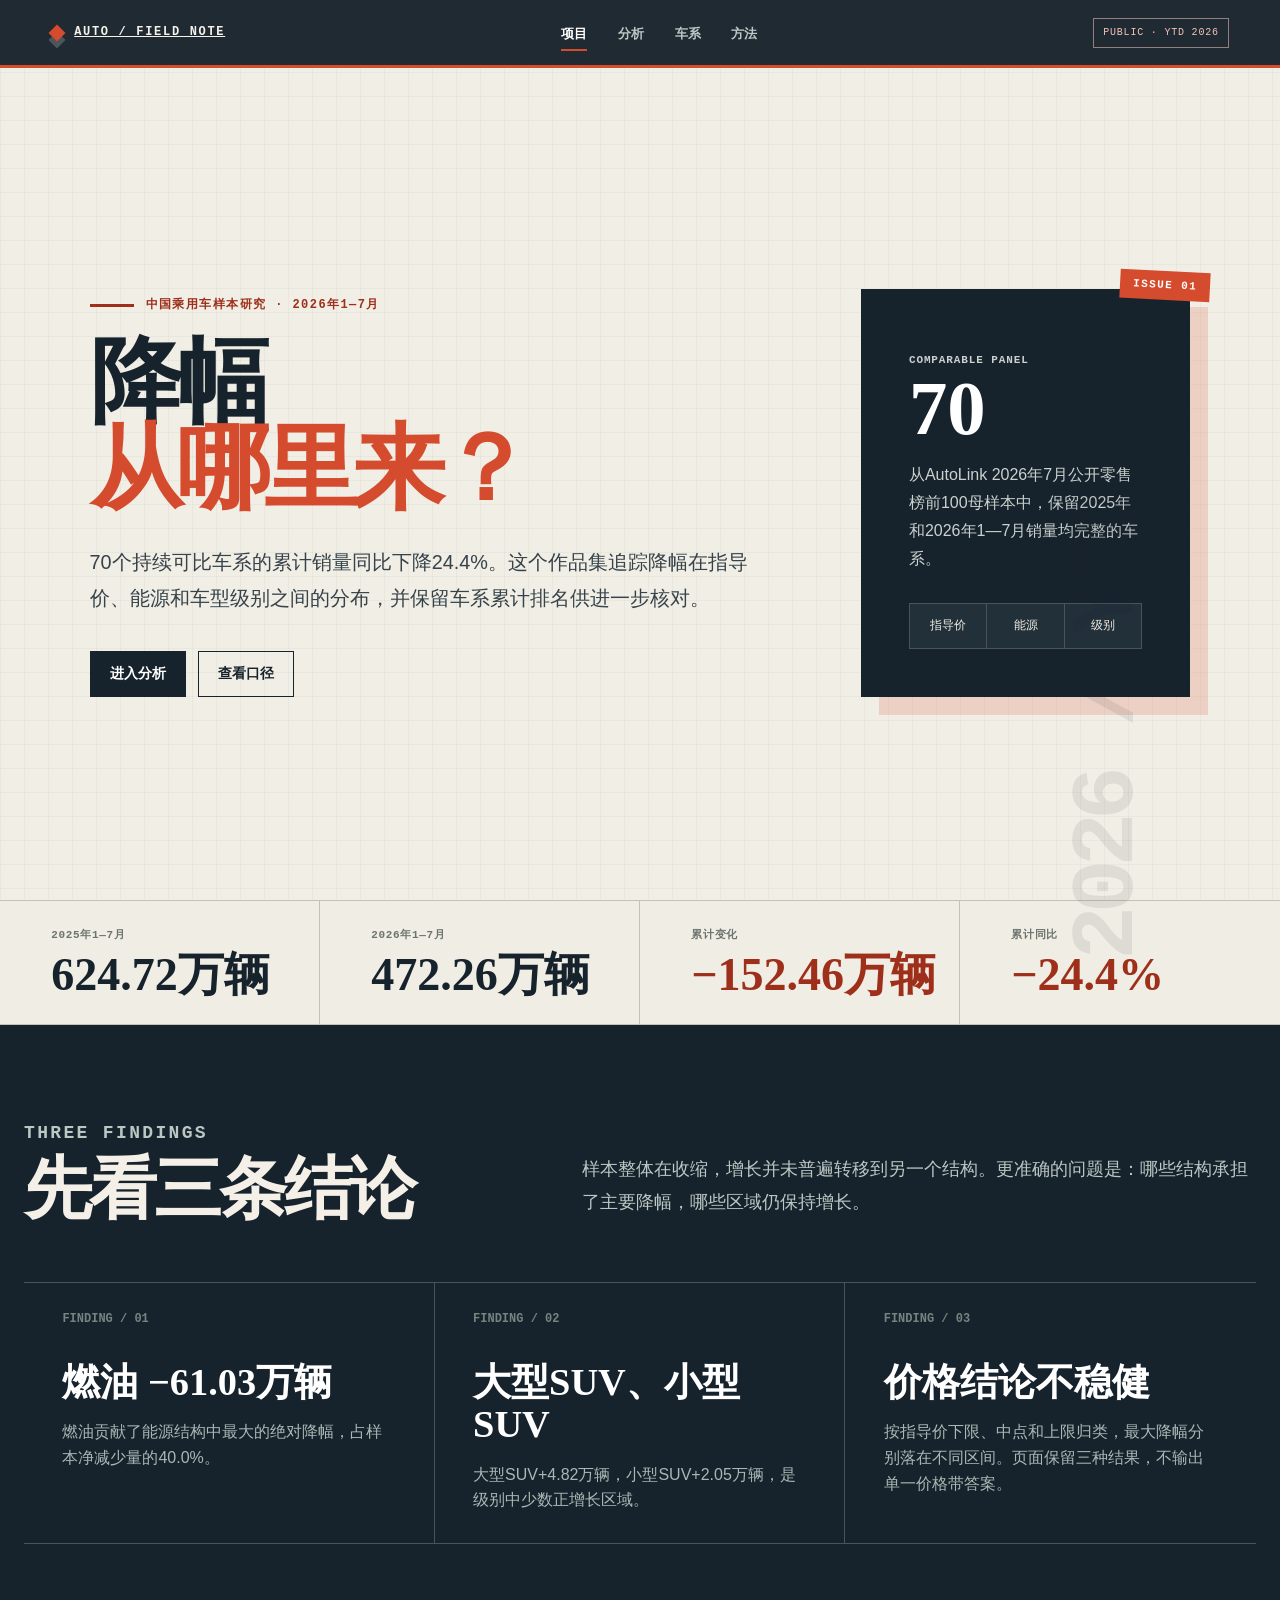
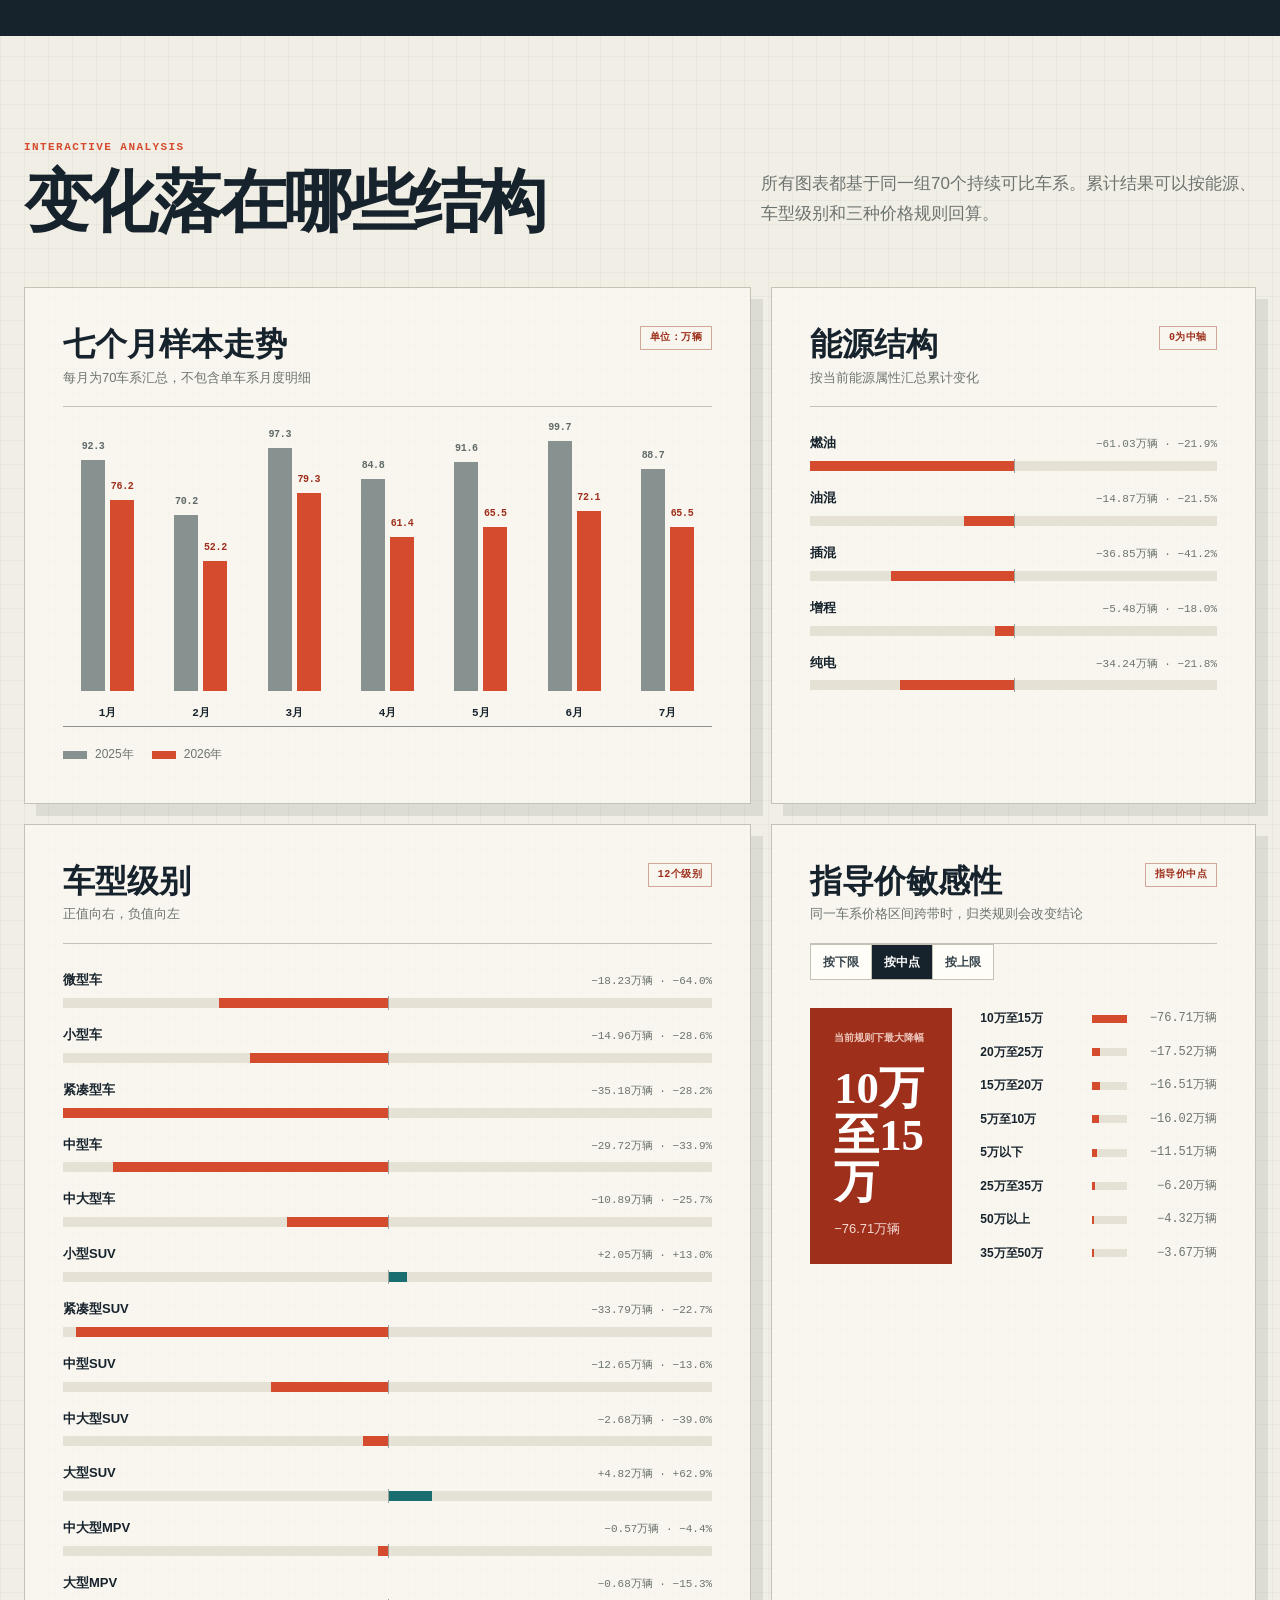
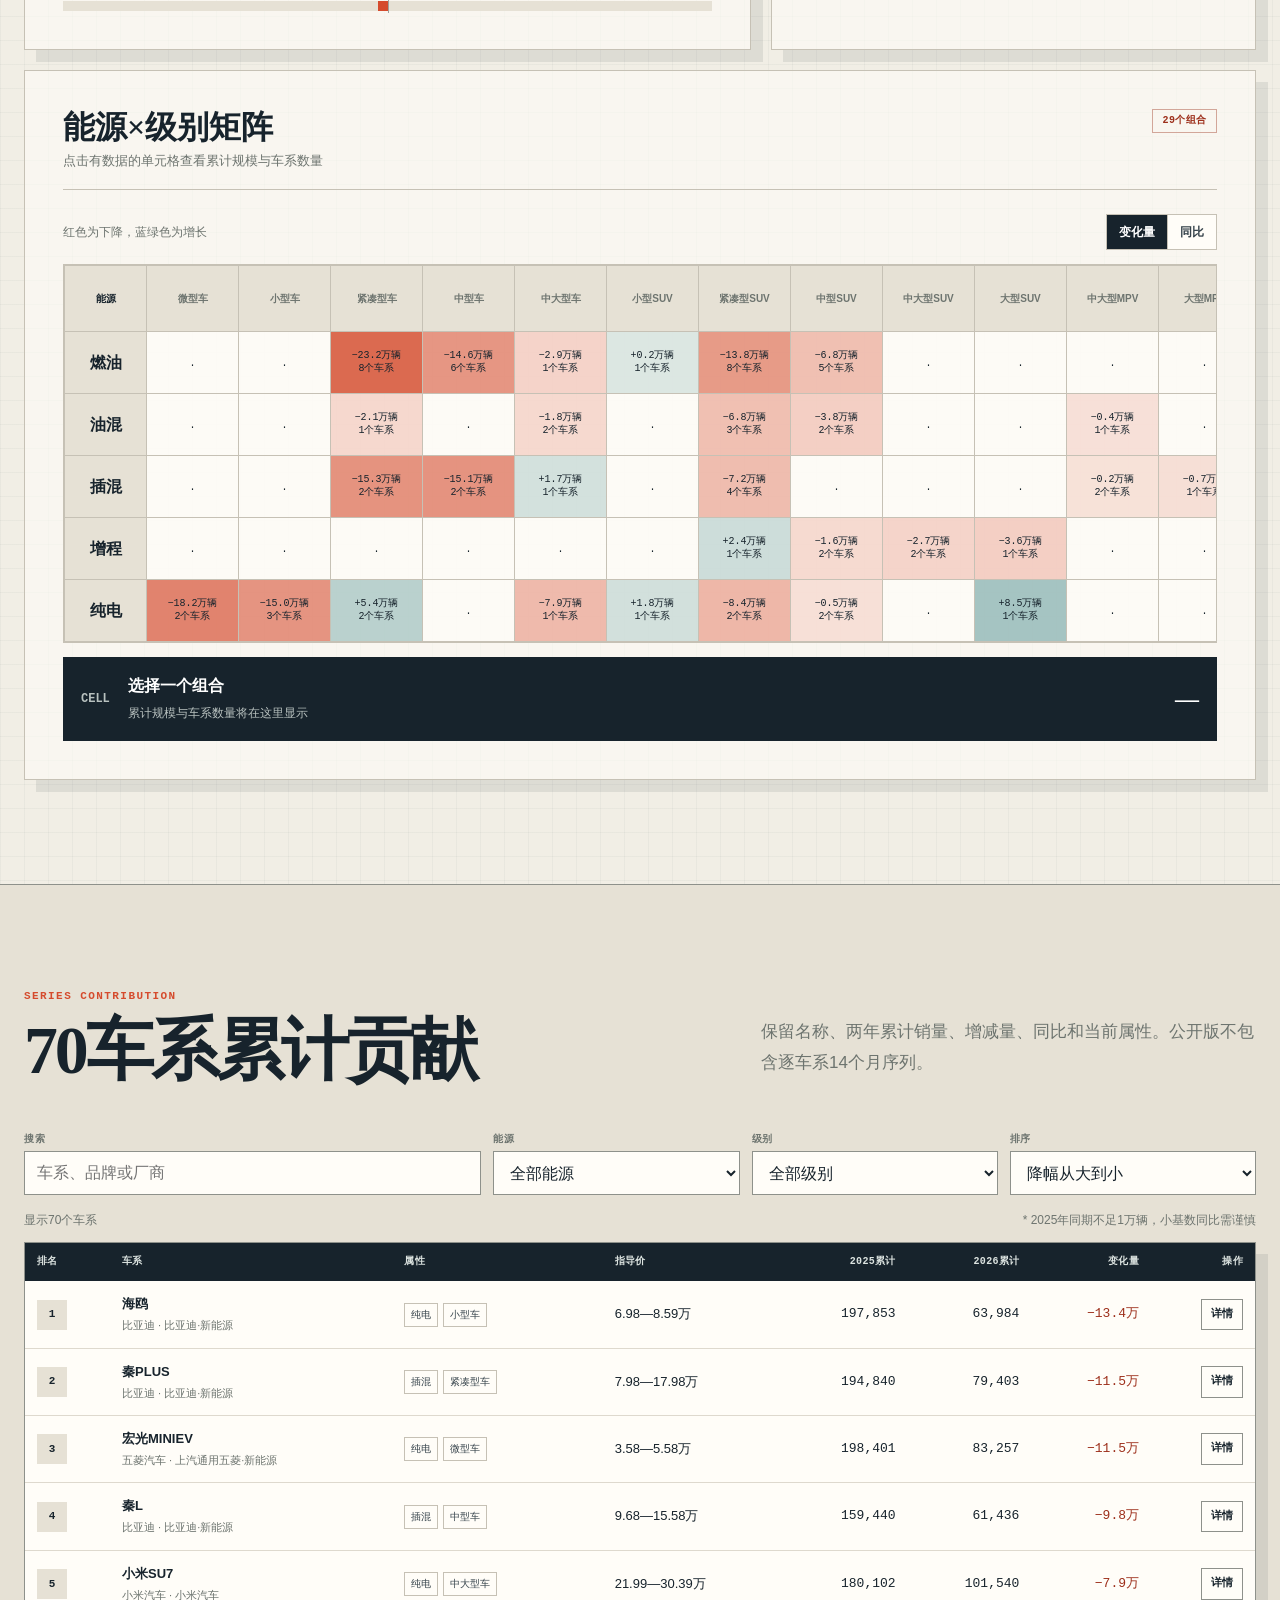
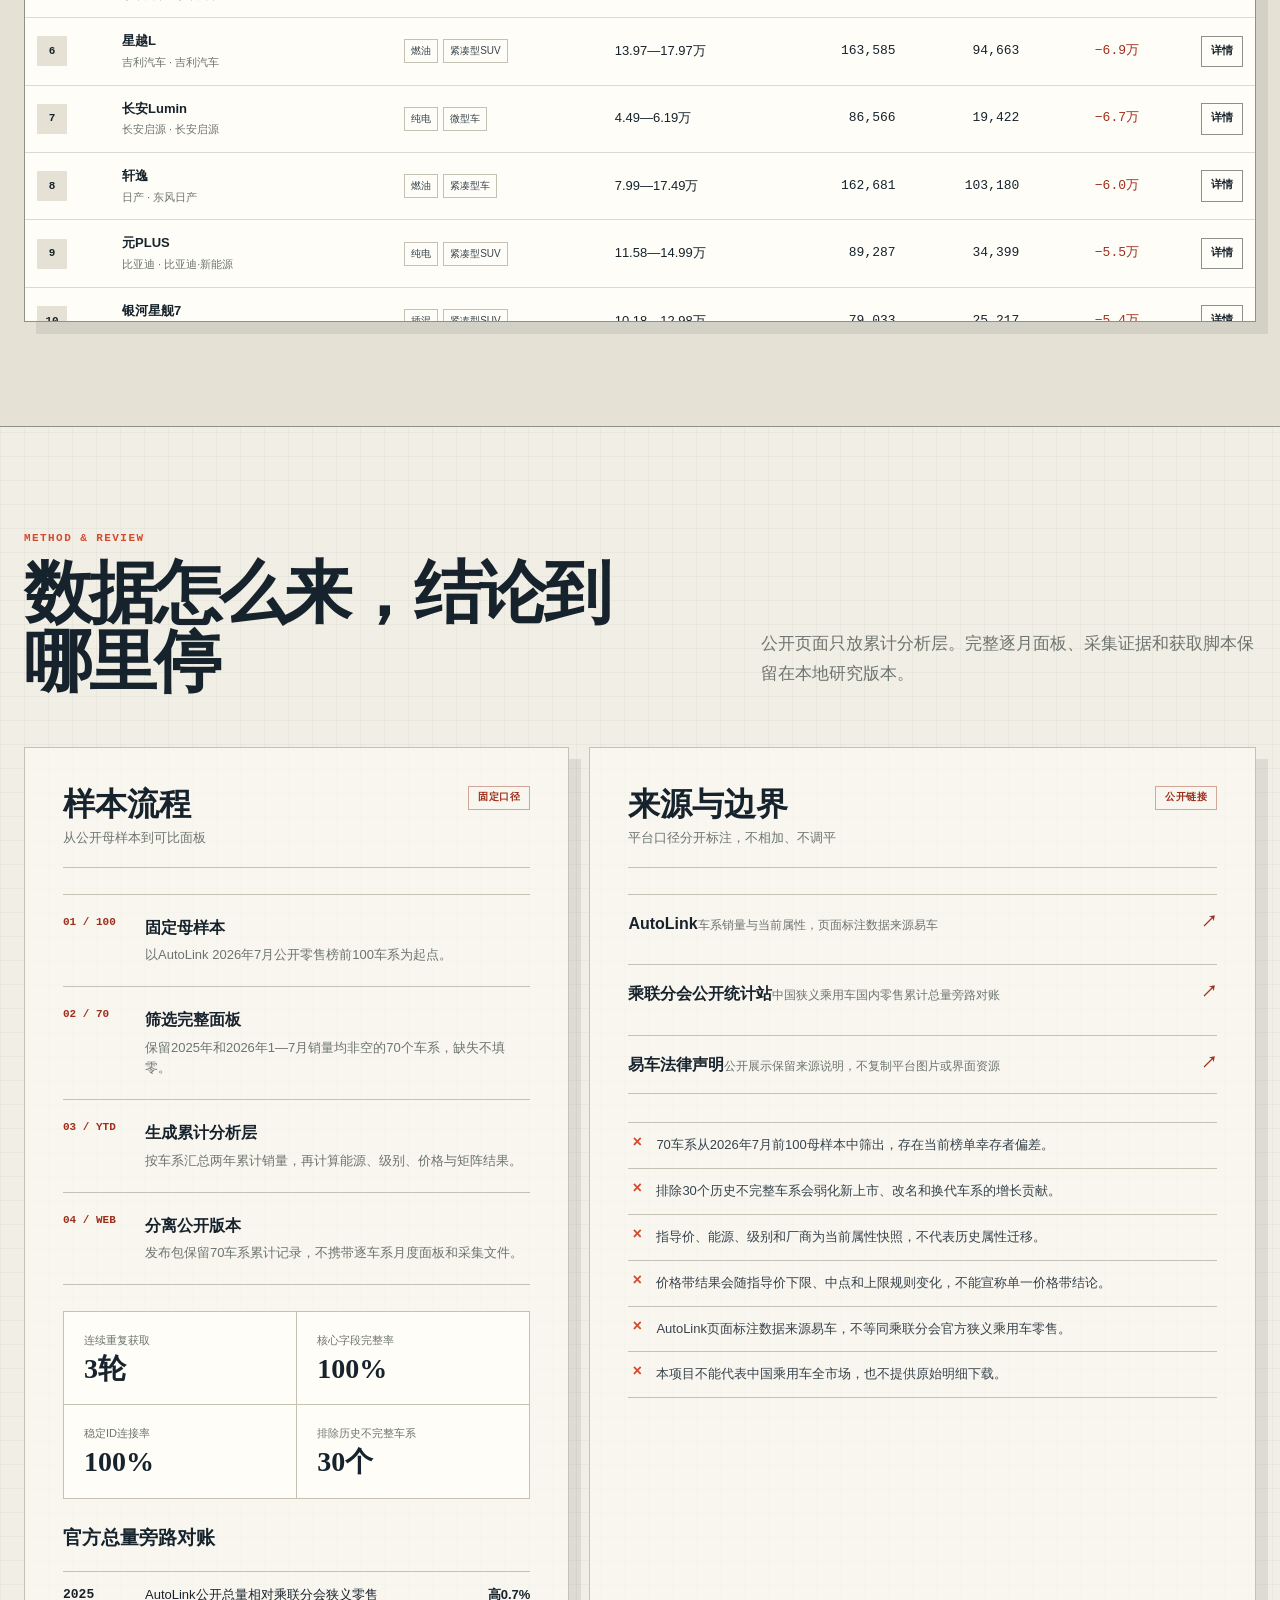
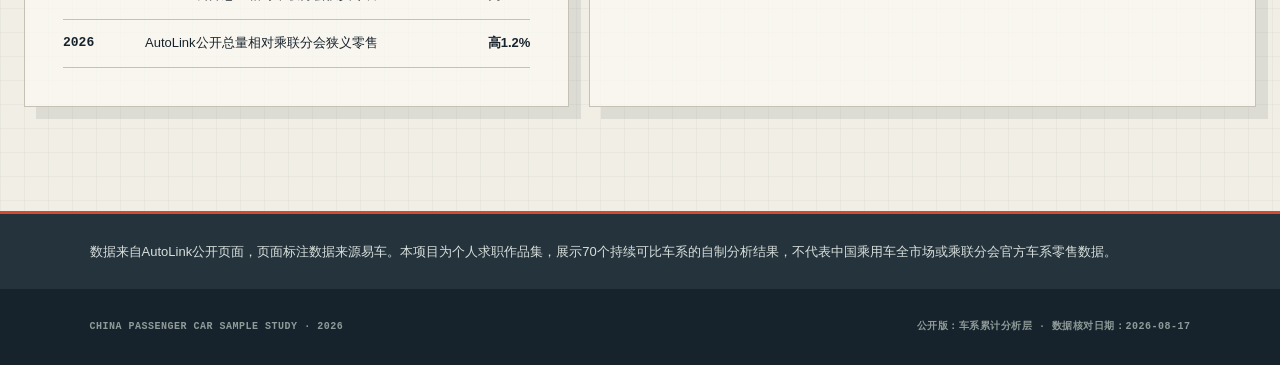
==== commit b92b63ae: "Add chart values and portfolio case study" ====
--- a/index.html
+++ b/index.html
@@ -8,6 +8,15 @@
   <meta property="og:type" content="website">
   <meta property="og:title" content="降幅从哪里来？｜中国乘用车样本分析">
   <meta property="og:description" content="70个持续可比车系的价格、能源与级别变化">
+  <meta property="og:url" content="https://liushizhong201-code.github.io/china-auto-insight/">
+  <meta property="og:image" content="https://liushizhong201-code.github.io/china-auto-insight/og.png">
+  <meta property="og:image:width" content="1730">
+  <meta property="og:image:height" content="909">
+  <meta property="og:image:alt" content="降幅从哪里来？中国乘用车样本分析封面">
+  <meta name="twitter:card" content="summary_large_image">
+  <meta name="twitter:title" content="降幅从哪里来？｜中国乘用车样本分析">
+  <meta name="twitter:description" content="70个持续可比车系的价格、能源与级别变化">
+  <meta name="twitter:image" content="https://liushizhong201-code.github.io/china-auto-insight/og.png">
   <title>降幅从哪里来？｜中国乘用车样本分析</title>
   <link rel="stylesheet" href="./styles.css">
 </head>
@@ -115,7 +124,7 @@
               <h3>七个月样本走势</h3>
               <p>每月为70车系汇总，不包含单车系月度明细</p>
             </div>
-            <span class="metric-chip">单位：辆</span>
+            <span class="metric-chip">单位：万辆</span>
           </div>
           <div class="period-chart" id="period-chart" aria-label="2025年与2026年1至7月样本销量对比图"></div>
           <div class="chart-legend" aria-label="图例">
--- a/styles.css
+++ b/styles.css
@@ -509,6 +509,20 @@
   transition: height 450ms cubic-bezier(.2,.8,.2,1), filter 150ms ease;
 }
 
+.period-bar-value {
+  position: absolute;
+  bottom: calc(100% + 8px);
+  left: 50%;
+  color: var(--ink);
+  font: 700 10px/1 var(--mono);
+  letter-spacing: -0.03em;
+  white-space: nowrap;
+  transform: translateX(-50%);
+}
+
+.period-bar.y2025 .period-bar-value { color: #5f6a68; }
+.period-bar.y2026 .period-bar-value { color: var(--signal-dark); }
+
 .period-bar:hover { filter: saturate(1.4); }
 .period-bar.y2025 { background: #87918f; }
 .period-bar.y2026 { background: var(--signal); }
@@ -518,6 +532,8 @@
   text-align: center;
   font: 700 11px/1 var(--mono);
 }
+
+.period-values { display: none; }
 
 .chart-legend {
   display: flex;
@@ -784,6 +800,18 @@
   .period-chart { gap: 5px; min-height: 270px; }
   .period-bars { height: 205px; }
   .period-bar { width: min(16px, 45%); }
+  .period-bar-value { display: none; }
+  .period-label { padding-bottom: 5px; }
+  .period-values {
+    display: grid;
+    grid-template-columns: repeat(2, minmax(0, 1fr));
+    gap: 2px;
+    padding-bottom: 7px;
+    text-align: center;
+    font: 700 8px/1 var(--mono);
+  }
+  .period-values .y2025 { color: #5f6a68; }
+  .period-values .y2026 { color: var(--signal-dark); }
   .price-summary { grid-template-columns: 1fr; }
   .price-row { grid-template-columns: 82px 1fr; }
   .price-value { grid-column: 2; }
